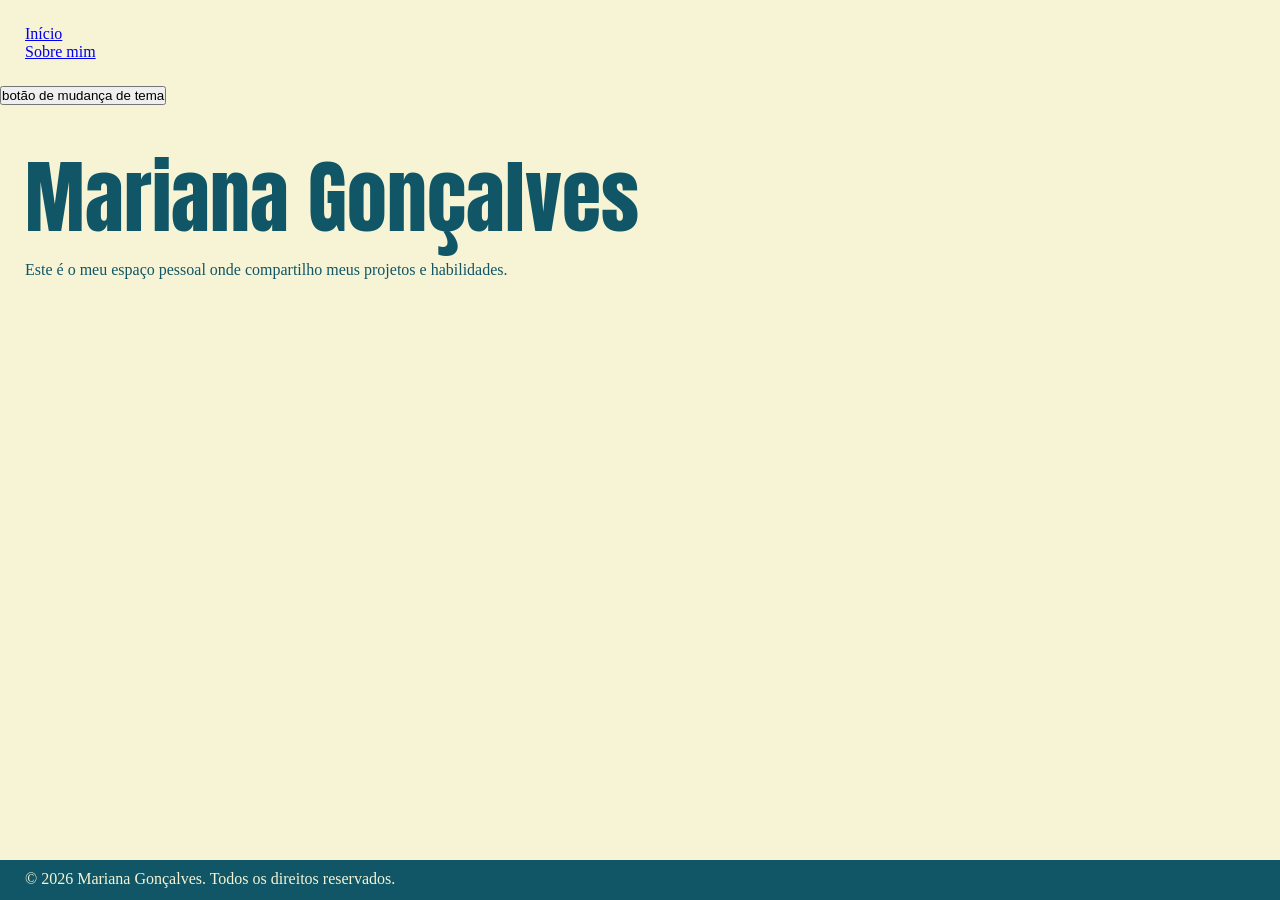
==== index.html @ e2680eb6 "Adiciona arquivos principais do portfólio: index.html, sobre.html, style.css e main.js" ====
<!DOCTYPE html>
<html lang="pt-br">
<head>
    <meta charset="UTF-8">
    <meta name="viewport" content="width=device-width, initial-scale=1.0">
    <title>Mariana Gonçalves</title>
    <link rel="stylesheet" href="css/style.css">
    <script src="js/main.js" defer></script>
</head>
<body>
    <div id="wrapper">
        
        <div class="header">
            <ul class="menu">
                <li><a href="index.html">Início</a></li>
                <li><a href="sobre.html">Sobre mim</a></li>
            </ul>
            <button id="themeToggle" alt="botão de mudança de tema">botão de mudança de tema</button>
        </div>

        <div class="body-content">
            <h1 class="nome">Mariana Gonçalves</h1>
            <p class="texto-introdutorio">Este é o meu espaço pessoal onde compartilho meus projetos e habilidades.</p>
        </div>
        <footer class="footer">
            <p>&copy; 2026 Mariana Gonçalves. Todos os direitos reservados.</p>
        </footer>

    </div>
</body>
</html>
---- css/style.css ----
@import url('https://fonts.googleapis.com/css2?family=Anton&display=swap');

*  {
  margin: 0;
  padding: 0;
  box-sizing: border-box;
}

html,
body {
  background-color: #f7f4d5;
  min-height: 100%;
}

#wrapper {
  min-height: 100vh;
  display: flex;
  flex-direction: column;
}

.menu {
  list-style: none;
  margin: 25px;
  padding: 0;
}

.body-content {
  flex: 1;
  padding: 2rem 25px 5rem;
}

.texto-introdutorio {
  display: block;
  color: #105666;
  font-size: 1rem;
  line-height: 1.6;
  max-width: 70ch;
}

footer {
  background-color: #105666;
  color: #f7f4d5;
  width: 100%;
  min-height: 40px;
  padding: 10px 25px;
}


.nome {
    font-family: 'Anton', sans-serif;
    font-weight: 400;
    font-size: 5rem;
    font-style: normal;
    color: #105666;
}
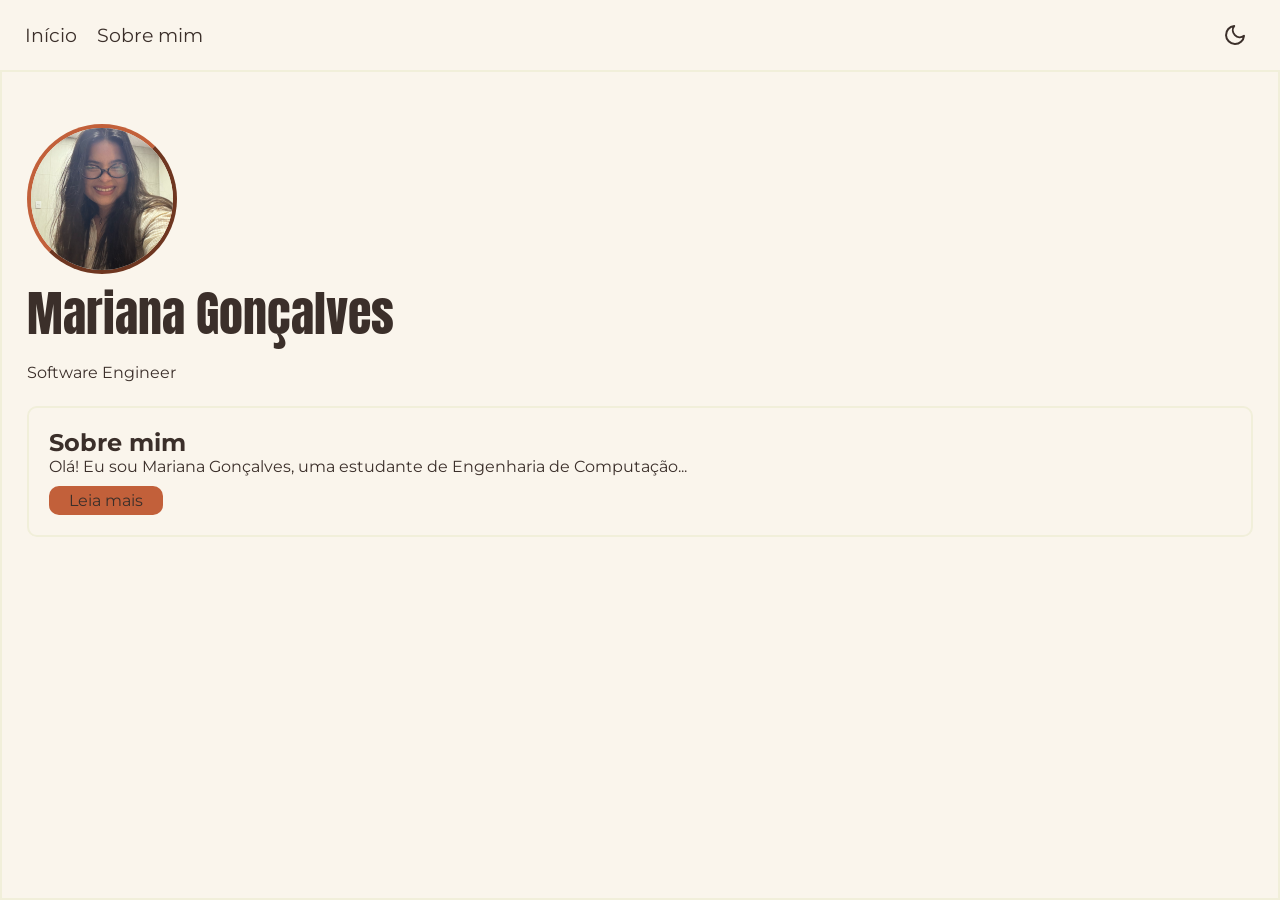
==== commit ad9403b0: "Adiciona imagem de perfil e implementa tema claro/escuro com ícones; atualiza conteúdo da página "So" ====
--- a/index.html
+++ b/index.html
@@ -15,16 +15,42 @@
                 <li><a href="index.html">Início</a></li>
                 <li><a href="sobre.html">Sobre mim</a></li>
             </ul>
-            <button id="themeToggle" alt="botão de mudança de tema">botão de mudança de tema</button>
+            <button id="themeToggle">
+                <svg class="moon-icon" viewBox="0 0 24 24" aria-hidden="true">
+                    <path d="M21 12.79A9 9 0 1 1 11.21 3
+                            7 7 0 0 0 21 12.79z"></path>
+                </svg>
+                <svg class="sun-icon is-hidden" viewBox="0 0 24 24" aria-hidden="true">
+                    <circle cx="12" cy="12" r="4"></circle>
+                    <path d="M12 2v2"></path>
+                    <path d="M12 20v2"></path>
+                    <path d="m4.93 4.93 1.41 1.41"></path>
+                    <path d="m17.66 17.66 1.41 1.41"></path>
+                    <path d="M2 12h2"></path>
+                    <path d="M20 12h2"></path>
+                    <path d="m6.34 17.66-1.41 1.41"></path>
+                    <path d="m19.07 4.93-1.41 1.41"></path>
+                </svg>
+            </button>
         </div>
 
         <div class="body-content">
+            <div class="info">
+                <img class="foto" src="assets/img/foto_perfil.jpeg" alt="Foto de Mariana Gonçalves" href="sobre.html">
             <h1 class="nome">Mariana Gonçalves</h1>
-            <p class="texto-introdutorio">Este é o meu espaço pessoal onde compartilho meus projetos e habilidades.</p>
+            <p class="texto-introdutorio">Software Engineer</p>
+            </div>
+            <div class="allarticles">
+                <article class="artigo">
+                    <h2 class=>Sobre mim</h2>
+                    <p class="texto-artigo">Olá! Eu sou Mariana Gonçalves, uma estudante de Engenharia de Computação...</p>
+                    <a href="sobre.html" class="botão">Leia mais</a>
+                </article>
+            </div>
         </div>
-        <footer class="footer">
-            <p>&copy; 2026 Mariana Gonçalves. Todos os direitos reservados.</p>
-        </footer>
+        
+            
+        
 
     </div>
 </body>
--- a/css/style.css
+++ b/css/style.css
@@ -1,4 +1,5 @@
 @import url('https://fonts.googleapis.com/css2?family=Anton&display=swap');
+@import url('https://fonts.googleapis.com/css2?family=Montserrat:ital,wght@0,100..900;1,100..900&display=swap');
 
 *  {
   margin: 0;
@@ -6,10 +7,32 @@
   box-sizing: border-box;
 }
 
+:root {
+  --bg-color: #FAF5EC;
+  --text-color: #3b2f2a;
+  --divider-color: #f1efda;
+  --hover-color: #c2603a;
+  --footer-bgcolor: #6b8f71;
+  --footer-color: #f7f4d5;
+  --p-color: #3b2f2a;
+}
+
 html,
 body {
-  background-color: #f7f4d5;
+  background-color: var(--bg-color);
+  color: var(--text-color);
   min-height: 100%;
+  font-family: 'Montserrat', sans-serif;
+}
+
+body.dark-mode {
+  --bg-color: #1e1814;
+  --text-color: #f0e6db;
+  --divider-color: #262525;
+  --hover-color:  #e58a62;
+  --footer-bgcolor: #8fb596;
+  --footer-color: #105666;
+  --p-color: #f0e6db;
 }
 
 #wrapper {
@@ -20,36 +43,130 @@
 
 .menu {
   list-style: none;
-  margin: 25px;
+  margin: 0;
   padding: 0;
+  display: flex;
+  gap: 20px;
 }
+
 
 .body-content {
   flex: 1;
   padding: 2rem 25px 5rem;
+  border: 2px solid var(--divider-color);
 }
 
 .texto-introdutorio {
   display: block;
-  color: #105666;
+  color: var(--p-color);
   font-size: 1rem;
   line-height: 1.6;
   max-width: 70ch;
-}
-
-footer {
-  background-color: #105666;
-  color: #f7f4d5;
-  width: 100%;
-  min-height: 40px;
-  padding: 10px 25px;
+  margin-top: 10px;
 }
 
 
-.nome {
+h1 {
     font-family: 'Anton', sans-serif;
     font-weight: 400;
     font-size: 5rem;
     font-style: normal;
-    color: #105666;
+    color: var(--text-color);
+
 }
+
+.divisoria {
+  display: inline-block;
+  border-bottom: 2px solid var(--divider-color);
+  padding-bottom: 5px;
+  margin-bottom: 5px;
+}
+
+.menu a {
+  text-decoration: none;
+  color: var(--text-color);
+  font-size: 1.2rem;
+  transition: color 0.3s ease; 
+}
+
+.menu a:hover {
+  color: var(--hover-color);
+}
+
+#themeToggle {
+  display: flex;
+  align-items: center;
+  justify-content: center;
+  width: 40px;
+  height: 40px;
+  border: none;
+  background: transparent;
+  color: var(--text-color);
+  cursor: pointer;
+  margin-left: auto;
+}
+
+#themeToggle svg {
+  width: 24px;
+  height: 24px;
+  fill: none;
+  stroke: currentColor;
+  stroke-width: 2;
+  stroke-linecap: round;
+  stroke-linejoin: round;
+}
+
+#themeToggle:hover {
+  color: var(--hover-color);
+}
+
+#themeToggle .is-hidden {
+  display: none;
+}
+
+.header {
+  display: flex;
+  align-items: center;
+  gap: 20px;
+  padding: 15px 25px;
+}
+
+.nome {
+  font-family: 'Anton', sans-serif;
+  font-weight: 400;
+  font-size: 3rem;
+  font-style: normal;
+  color: var(--text-color);
+}
+
+.foto {
+  width: 150px;
+  height: 150px;
+  border: 4px outset var(--hover-color);
+  border-radius: 50%;
+  object-fit: cover;
+  margin-top: 20px;
+}
+
+.allarticles {
+  border: 2px solid var(--divider-color);
+  border-radius: 10px;
+  margin-top: 20px;
+  display: flex;
+  flex-direction: column;
+  gap: 20px;
+}
+.artigo {
+  margin: 20px 20px 20px 20px;
+}
+
+.botão {
+  display: inline-block;
+  padding: 5px 20px;
+  margin-top: 10px;
+  background-color: var(--hover-color);
+  color: var(--text-color);
+  text-decoration: none;
+  border-radius: 10px;
+  transition: background-color 0.3s ease;
+}
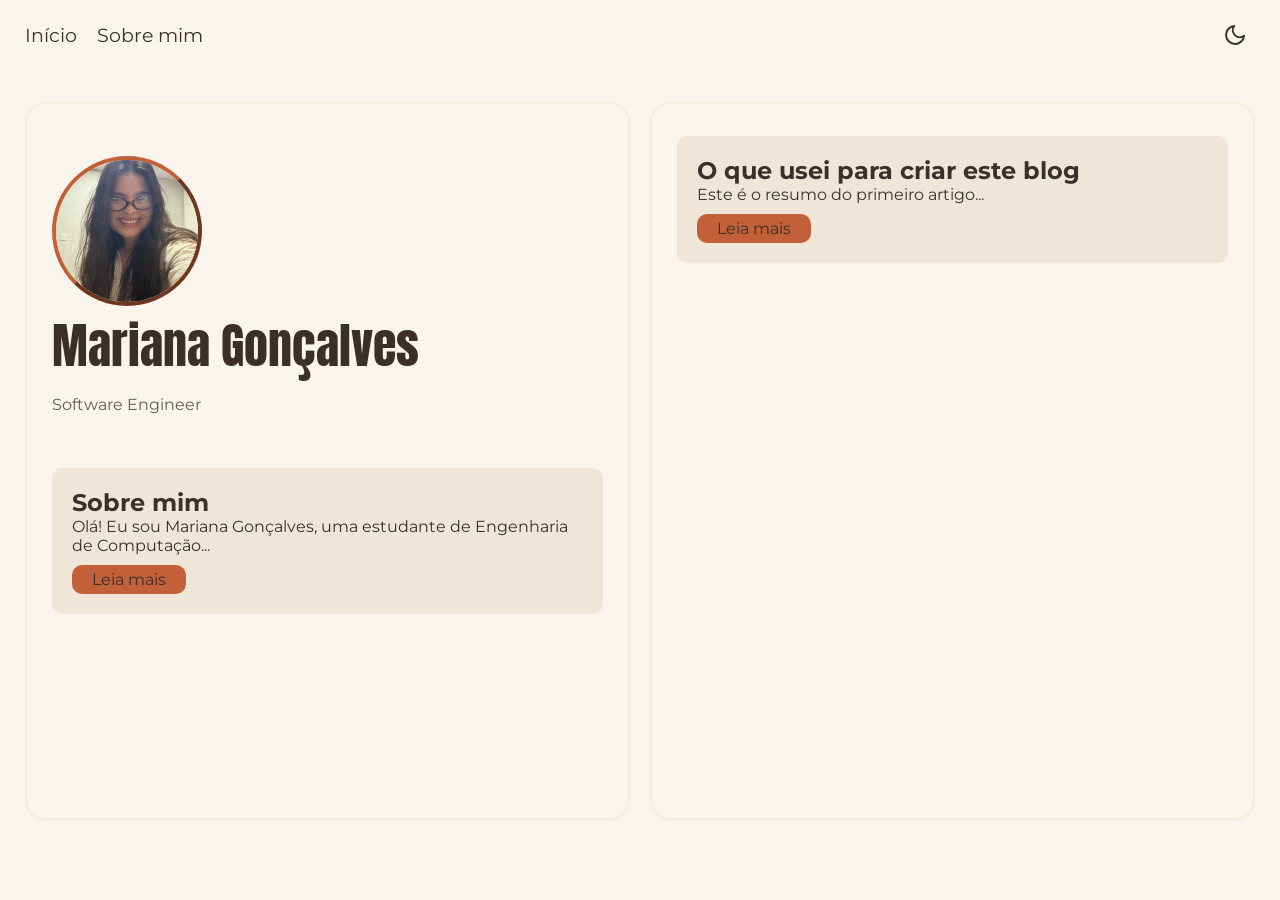
==== commit d8102c3c: "Atualiza estilo e estrutura das páginas: modifica cores, adiciona novos elementos e reorganiza conte" ====
--- a/index.html
+++ b/index.html
@@ -34,23 +34,32 @@
             </button>
         </div>
 
-        <div class="body-content">
-            <div class="info">
-                <img class="foto" src="assets/img/foto_perfil.jpeg" alt="Foto de Mariana Gonçalves" href="sobre.html">
-            <h1 class="nome">Mariana Gonçalves</h1>
-            <p class="texto-introdutorio">Software Engineer</p>
-            </div>
-            <div class="allarticles">
+        <main class="main-content">
+            <div class="body-content">
+
+                <div class="info">
+                    <img class="foto" src="assets/img/foto_perfil.jpeg" alt="Foto de Mariana Gonçalves">
+                    <h1 class="nome">Mariana Gonçalves</h1>
+                    <p class="texto-introdutorio">Software Engineer</p>
+                </div>
+
+                <div class="resumos">
+                    <article class="resobremim">
+                        <h2>Sobre mim</h2>
+                        <p class="texto-artigo">Olá! Eu sou Mariana Gonçalves, uma estudante de Engenharia de Computação...</p>
+                        <a href="sobre.html" class="botão">Leia mais</a>
+                    </article>
+                </div>
+            </div>    
+
+            <div class="content-artigos">
                 <article class="artigo">
-                    <h2 class=>Sobre mim</h2>
-                    <p class="texto-artigo">Olá! Eu sou Mariana Gonçalves, uma estudante de Engenharia de Computação...</p>
-                    <a href="sobre.html" class="botão">Leia mais</a>
+                    <h2>O que usei para criar este blog</h2>
+                    <p class="texto-artigo">Este é o resumo do primeiro artigo...</p>
+                    <a href="oqueusei.html" class="botão">Leia mais</a>
                 </article>
             </div>
-        </div>
-        
-            
-        
+        </main>
 
     </div>
 </body>
--- a/css/style.css
+++ b/css/style.css
@@ -14,7 +14,8 @@
   --hover-color: #c2603a;
   --footer-bgcolor: #6b8f71;
   --footer-color: #f7f4d5;
-  --p-color: #3b2f2a;
+  --p-color: #6a5a4e;
+  --article-bgcolor: #f0e6d8;
 }
 
 html,
@@ -32,13 +33,30 @@
   --hover-color:  #e58a62;
   --footer-bgcolor: #8fb596;
   --footer-color: #105666;
-  --p-color: #f0e6db;
+  --p-color: #b8a794;
+  --article-bgcolor: #6a5a4e;
 }
 
 #wrapper {
   min-height: 100vh;
   display: flex;
   flex-direction: column;
+}
+
+.main-content {
+  display: flex;
+  flex: 1;
+  gap: 20px;
+  padding: 2rem 25px 5rem;
+  align-items: stretch;
+}
+
+.body-content, .content-artigos {
+  flex: 1;
+  padding: 2rem 25px;
+  margin: 0;
+  border: 2px solid var(--divider-color);
+  border-radius: 20px;
 }
 
 .menu {
@@ -49,11 +67,21 @@
   gap: 20px;
 }
 
-
-.body-content {
+.content-artigos {
+  display: flex;
+  align-items: flex-start;
+}
+
+.artigo {
+  background-color: var(--article-bgcolor);
+  border-radius: 10px;
+  padding: 20px;
+  margin-bottom: 20px;
   flex: 1;
-  padding: 2rem 25px 5rem;
-  border: 2px solid var(--divider-color);
+}
+
+.info {
+  margin-bottom: 50px;
 }
 
 .texto-introdutorio {
@@ -148,15 +176,14 @@
   margin-top: 20px;
 }
 
-.allarticles {
-  border: 2px solid var(--divider-color);
+.resumos {
+  background-color: var(--article-bgcolor);
   border-radius: 10px;
   margin-top: 20px;
   display: flex;
-  flex-direction: column;
-  gap: 20px;
-}
-.artigo {
+  gap: 20px;
+}
+.resobremim {
   margin: 20px 20px 20px 20px;
 }
 
@@ -169,4 +196,10 @@
   text-decoration: none;
   border-radius: 10px;
   transition: background-color 0.3s ease;
+}
+
+@media (max-width: 768px) {
+  .main-content {
+    flex-direction: column;
+  }
 }
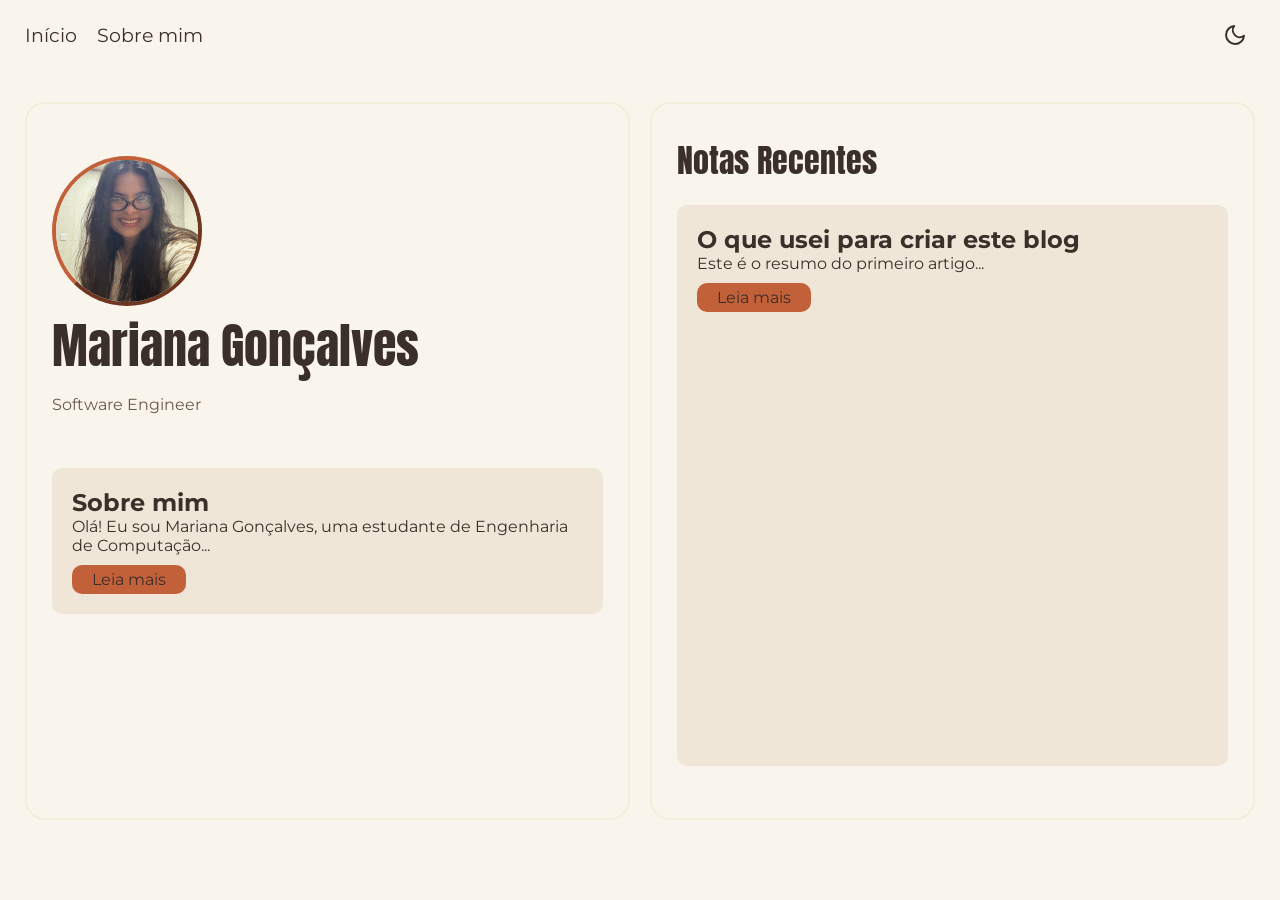
==== commit f7db0312: "Adiciona nova página "O que usei" com conteúdo introdutório e estrutura HTML; atualiza estilo no CSS" ====
--- a/index.html
+++ b/index.html
@@ -3,7 +3,8 @@
 <head>
     <meta charset="UTF-8">
     <meta name="viewport" content="width=device-width, initial-scale=1.0">
-    <title>Mariana Gonçalves</title>
+    <meta name="description" content="Bem-vindo ao meu blog pessoal, onde compartilho minhas experiências e aprendizados em tecnologia.">
+    <title>Home | Mariana Gonçalves</title>
     <link rel="stylesheet" href="css/style.css">
     <script src="js/main.js" defer></script>
 </head>
@@ -53,10 +54,11 @@
             </div>    
 
             <div class="content-artigos">
+                <h3 class="titulo-notas">Notas Recentes</h3>
                 <article class="artigo">
                     <h2>O que usei para criar este blog</h2>
                     <p class="texto-artigo">Este é o resumo do primeiro artigo...</p>
-                    <a href="oqueusei.html" class="botão">Leia mais</a>
+                    <a href="artigos/oqueusei.html" class="botão">Leia mais</a>
                 </article>
             </div>
         </main>
--- a/css/style.css
+++ b/css/style.css
@@ -59,6 +59,13 @@
   border-radius: 20px;
 }
 
+.body-content2 {
+  border: 2px solid var(--article-bgcolor);
+  border-radius: 10px;
+  padding: 20px;
+  margin: 20px;
+}
+
 .menu {
   list-style: none;
   margin: 0;
@@ -69,7 +76,8 @@
 
 .content-artigos {
   display: flex;
-  align-items: flex-start;
+  flex-direction: column;
+  align-items: stretch;
 }
 
 .artigo {
@@ -108,6 +116,15 @@
   border-bottom: 2px solid var(--divider-color);
   padding-bottom: 5px;
   margin-bottom: 5px;
+}
+
+.titulo-notas {
+  font-family: 'Anton', sans-serif;
+  font-weight: 400;
+  font-size: 2rem;
+  font-style: normal;
+  color: var(--text-color);
+  margin-bottom: 20px;
 }
 
 .menu a {
@@ -198,6 +215,18 @@
   transition: background-color 0.3s ease;
 }
 
+.botão:hover {
+  background-color: var(--text-color);
+  color: var(--hover-color);
+}
+
+.data-artigo {
+  display: block;
+  color: var(--p-color);
+  font-size: 0.7rem;
+  margin-bottom: 20px;
+}
+
 @media (max-width: 768px) {
   .main-content {
     flex-direction: column;
